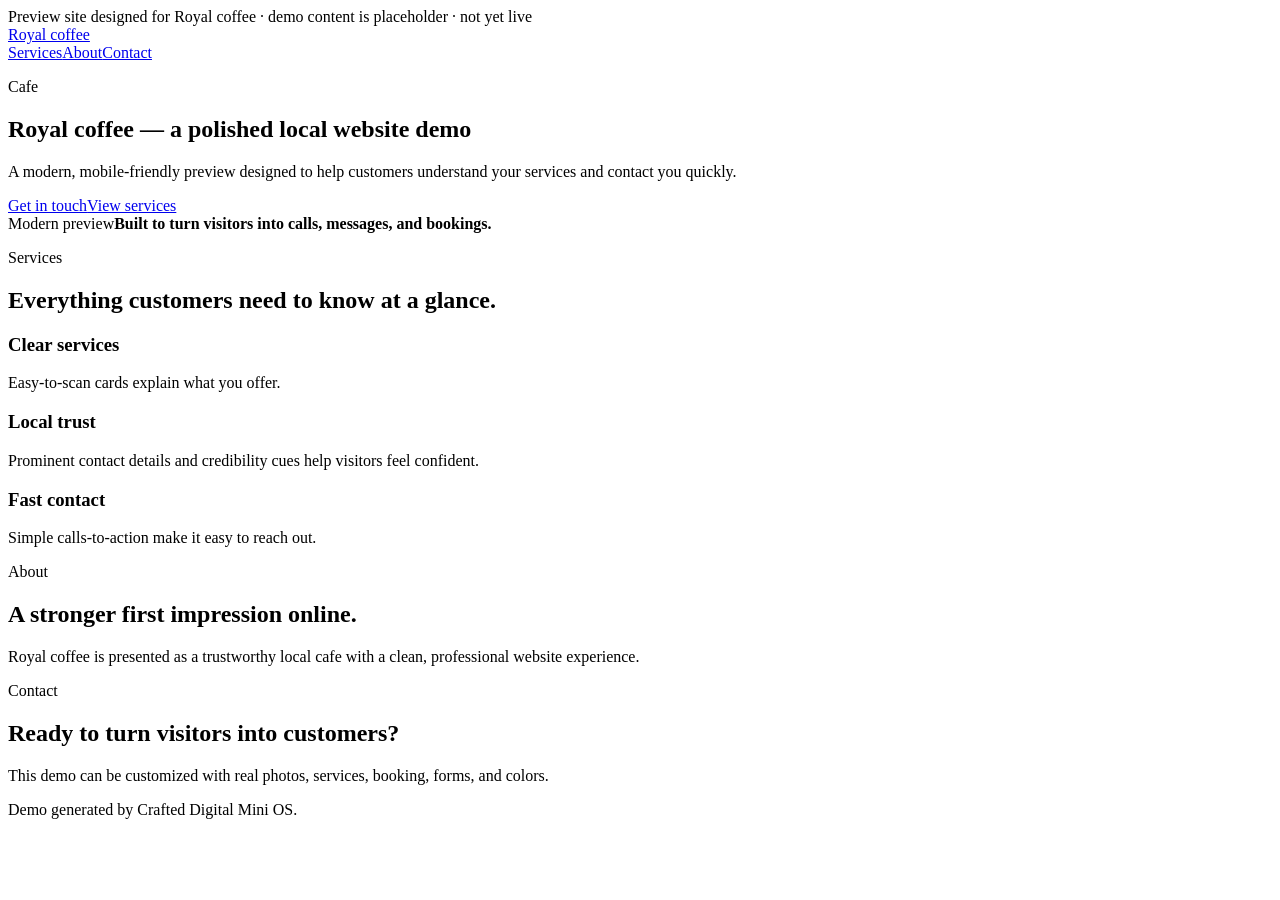
==== royal-coffee/index.html @ a2c5c756 "Deploy demo site for Royal coffee: royal-coffee/index.html" ====
<!doctype html>
<html lang="en">
<head>
  <meta charset="UTF-8" />
  <meta name="viewport" content="width=device-width, initial-scale=1.0" />
  <title>Royal coffee | Demo Website</title>
  <link rel="stylesheet" href="styles.css" />
</head>
<body>
  <div class="preview-bar">Preview site designed for Royal coffee · demo content is placeholder · not yet live</div>
  <header class="site-header">
    <a class="logo" href="#">Royal coffee</a>
    <nav><a href="#services">Services</a><a href="#about">About</a><a href="#contact">Contact</a></nav>
  </header>
  <main>
    <section class="hero">
      <div class="hero-copy">
        <p class="eyebrow">Cafe</p>
        <h1>Royal coffee — a polished local website demo</h1>
        <p>A modern, mobile-friendly preview designed to help customers understand your services and contact you quickly.</p>
        <div class="actions"><a class="button primary" href="#contact">Get in touch</a><a class="button secondary" href="#services">View services</a></div>
      </div>
      <div class="hero-card"><span>Modern preview</span><strong>Built to turn visitors into calls, messages, and bookings.</strong></div>
    </section>
    <section id="services" class="section"><p class="eyebrow">Services</p><h2>Everything customers need to know at a glance.</h2><div class="cards"><article><h3>Clear services</h3><p>Easy-to-scan cards explain what you offer.</p></article><article><h3>Local trust</h3><p>Prominent contact details and credibility cues help visitors feel confident.</p></article><article><h3>Fast contact</h3><p>Simple calls-to-action make it easy to reach out.</p></article></div></section>
    <section id="about" class="split"><div><p class="eyebrow">About</p><h2>A stronger first impression online.</h2></div><p>Royal coffee is presented as a trustworthy local cafe with a clean, professional website experience.</p></section>
    <section id="contact" class="cta"><p class="eyebrow">Contact</p><h2>Ready to turn visitors into customers?</h2><p>This demo can be customized with real photos, services, booking, forms, and colors.</p></section>
  </main>
  <footer>Demo generated by Crafted Digital Mini OS.</footer>
</body>
</html>
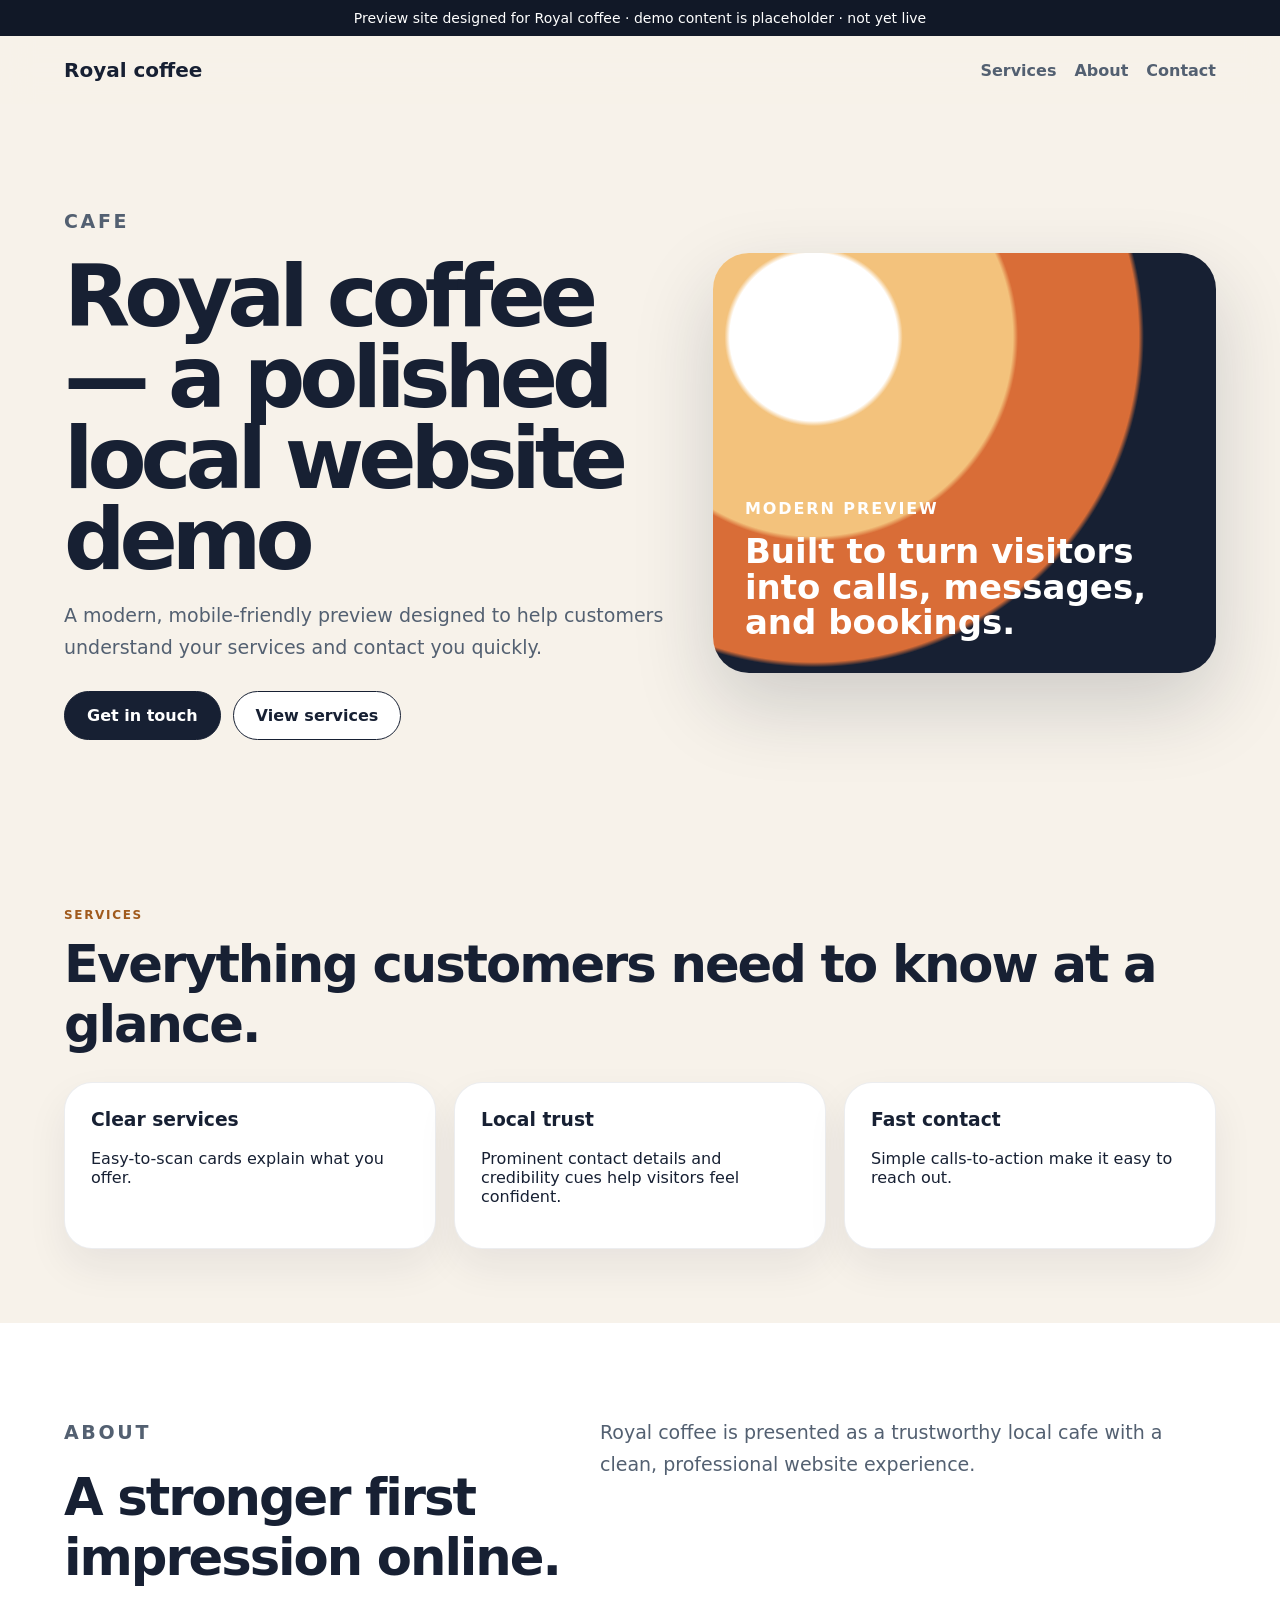
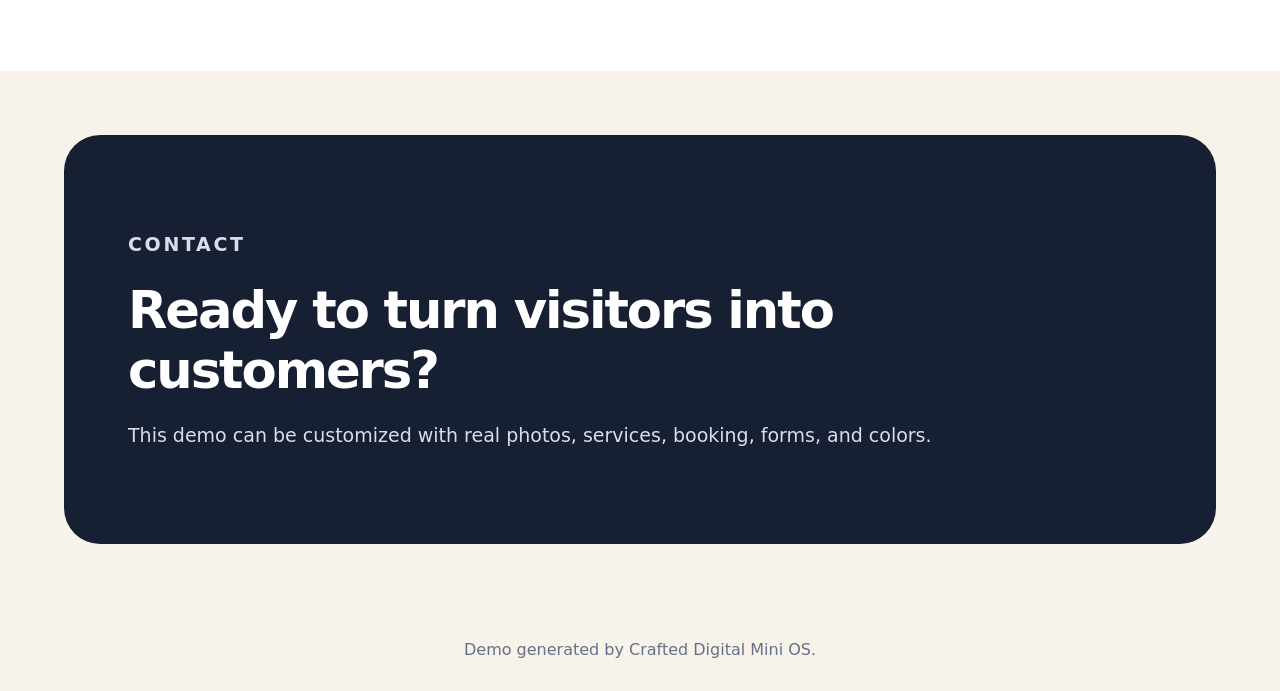
==== commit b32b5a9d: "Deploy demo site for Royal coffee: royal-coffee/index.html" ====
--- a/royal-coffee/index.html
+++ b/royal-coffee/index.html
@@ -9,7 +9,7 @@
 <body>
   <div class="preview-bar">Preview site designed for Royal coffee · demo content is placeholder · not yet live</div>
   <header class="site-header">
-    <a class="logo" href="#">Royal coffee</a>
+    <a class="logo" href="#"><span>Royal coffee</span></a>
     <nav><a href="#services">Services</a><a href="#about">About</a><a href="#contact">Contact</a></nav>
   </header>
   <main>
--- a/royal-coffee/styles.css
+++ b/royal-coffee/styles.css
@@ -0,0 +1 @@
+:root{font-family:Inter,ui-sans-serif,system-ui,-apple-system,BlinkMacSystemFont,"Segoe UI",sans-serif;color:#172033;background:#f7f2ea}*{box-sizing:border-box}body{margin:0}a{color:inherit}.preview-bar{background:#111827;color:white;text-align:center;padding:10px 18px;font-size:14px}.site-header{display:flex;justify-content:space-between;gap:20px;align-items:center;padding:22px min(6vw,64px);background:rgba(247,242,234,.82);backdrop-filter:blur(16px);position:sticky;top:0;z-index:10}.logo{font-weight:900;text-decoration:none;font-size:20px}nav{display:flex;gap:18px}nav a{text-decoration:none;color:#536071;font-weight:700}.hero{display:grid;grid-template-columns:1.1fr .9fr;gap:34px;align-items:center;padding:82px min(6vw,64px)}.eyebrow{text-transform:uppercase;letter-spacing:.14em;font-size:12px;color:#a05a1c;font-weight:900}.hero h1{font-size:clamp(42px,7vw,86px);line-height:.94;letter-spacing:-.07em;margin:12px 0}.hero p,.split p,.cta p{font-size:19px;line-height:1.7;color:#536071}.actions{display:flex;flex-wrap:wrap;gap:12px;margin-top:28px}.button{border-radius:999px;padding:14px 22px;text-decoration:none;font-weight:900;border:1px solid #172033}.primary{background:#172033;color:#fff}.secondary{background:#fff}.hero-card{min-height:420px;border-radius:36px;padding:32px;display:grid;align-content:end;gap:16px;background:radial-gradient(circle at 20% 20%,#fff 0 16%,#f3c27c 17% 38%,#d96d37 39% 62%,#172033 63%);box-shadow:0 32px 80px rgba(23,32,51,.18);color:#fff}.hero-card span{font-weight:900;text-transform:uppercase;letter-spacing:.12em}.hero-card strong{font-size:34px;line-height:1.05}.section,.split,.cta{padding:74px min(6vw,64px)}.section h2,.split h2,.cta h2{font-size:clamp(30px,4vw,52px);letter-spacing:-.04em;margin:10px 0}.cards{display:grid;grid-template-columns:repeat(3,1fr);gap:18px;margin-top:28px}.cards article{background:white;border:1px solid rgba(23,32,51,.08);border-radius:28px;padding:26px;box-shadow:0 18px 40px rgba(23,32,51,.07)}.cards h3{margin-top:0}.split{display:grid;grid-template-columns:.9fr 1.1fr;gap:32px;background:white}.cta{margin:min(6vw,64px);border-radius:36px;background:#172033;color:white}.cta p{color:#d7deea}footer{text-align:center;padding:32px;color:#667085}@media(max-width:820px){.site-header{align-items:flex-start;flex-direction:column}.hero,.split,.cards{grid-template-columns:1fr}.hero-card{min-height:300px}.cta{margin:20px}}
